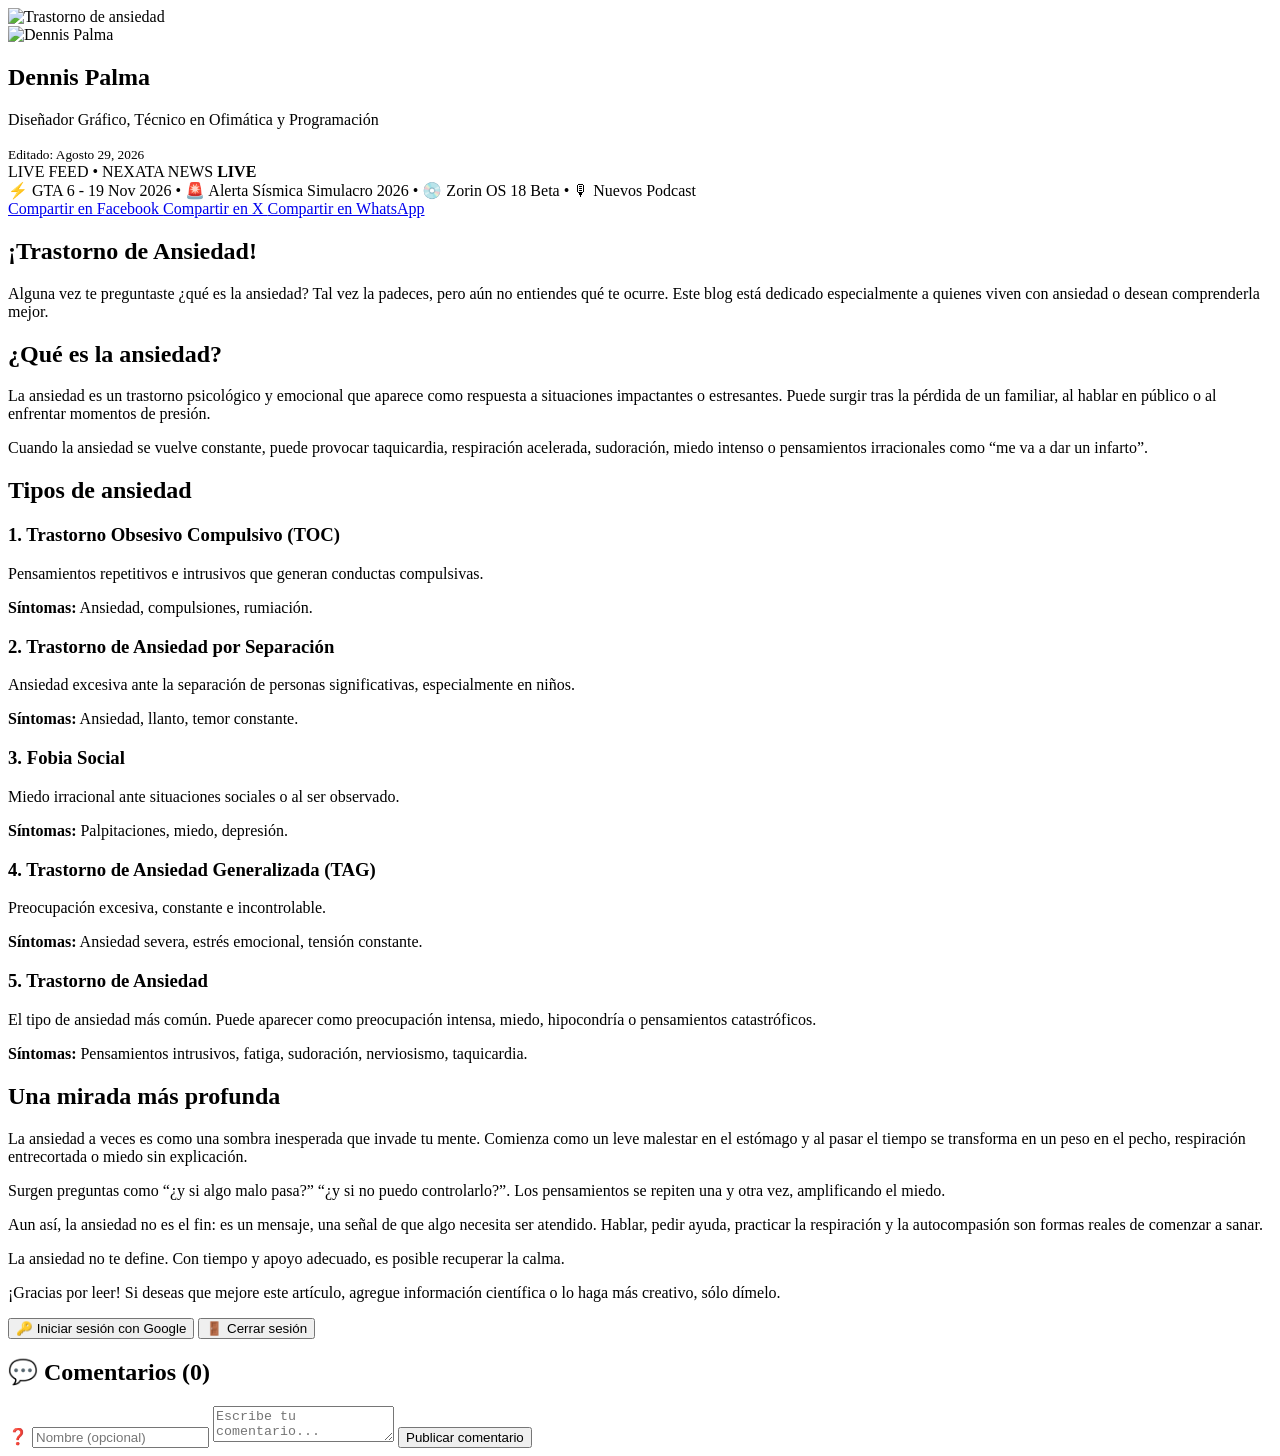
==== blogs/1.html @ e2529a07 "Add files via upload" ====
<!DOCTYPE html>
<html lang="es">

<head>

  <meta charset="UTF-8">
  <meta name="viewport" content="width=device-width, initial-scale=1.0">

  <title>
    ¡TRASTORNO DE ANSIEDAD! – NEXATA INSIGHT MEDIA STUDIO
  </title>


  <!-- =========================
           CSS GLOBAL
  ========================== -->

  <link rel="stylesheet" href="../css/ui.css">
  <link rel="stylesheet" href="../css/blogs.css">


  <!-- =========================
           OPEN GRAPH
  ========================== -->

  <meta property="og:type" content="article">

  <meta
    property="og:title"
    content="¡Trastorno de Ansiedad! – NEXATA INSIGHT MEDIA STUDIO"
  >

  <meta
    property="og:description"
    content="Alguna vez te preguntaste ¿qué es la ansiedad? Este blog está dedicado a quienes desean comprender mejor la ansiedad y sus efectos."
  >

  <meta
    property="og:url"
    content="https://nexata-insight-media-studio.github.io/NIMS/BLOGS/1.html"
  >

  <meta
    property="og:image"
    content="https://i.imgur.com/8poSWs2.png"
  >

  <meta property="og:image:width" content="1200">
  <meta property="og:image:height" content="630">
  <meta property="og:image:type" content="image/png">


  <!-- =========================
          TWITTER / X
  ========================== -->

  <meta
    name="twitter:card"
    content="summary_large_image"
  >

  <meta
    name="twitter:title"
    content="¡Trastorno de Ansiedad! – NEXATA INSIGHT MEDIA STUDIO"
  >

  <meta
    name="twitter:description"
    content="Alguna vez te preguntaste ¿qué es la ansiedad? Este blog está dedicado a quienes desean comprender mejor la ansiedad."
  >

  <meta
    name="twitter:image"
    content="https://i.imgur.com/8poSWs2.png"
  >

  <script async src="https://pagead2.googlesyndication.com/pagead/js/adsbygoogle.js?client=ca-pub-6905901979842042"
       crossorigin="anonymous"></script>

</head>


<body>


  <!-- =========================
          HEADER GLOBAL
  ========================== -->

  <div id="header-global"></div>


  <!-- =========================
        CONTENIDO DEL BLOG
  ========================== -->

  <main class="container">


    <!-- =========================
          IMAGEN DESTACADA
    ========================== -->

    <img
      src="../IMAGENES/Portada de blog/1.png"
      alt="Trastorno de ansiedad"
      class="destacada"
    >


    <!-- =========================
              AUTOR
    ========================== -->

    <div class="autor-box">

      <div class="autor-contenido">

        <div class="autor-foto-box">

          <img
            src="https://nuvary.github.io/NEXATA-INSIGHT-MEDIA-STUDIO/IMAGENES/Foto%20de%20autor/0.jpg"
            alt="Dennis Palma"
            class="autor-foto"
          >

          <span class="estado-online"></span>

        </div>


        <div class="autor-info">

          <h2>Dennis Palma</h2>

          <p>
            Diseñador Gráfico, Técnico en Ofimática y Programación
          </p>

          <small class="autor-fecha">
            Editado: Agosto 29, 2026
          </small>

        </div>

      </div>


      <!-- =========================
             LIVE FEED
      ========================== -->

      <div class="live-feed">

        <div class="live-head">

          <span class="dot"></span>

          LIVE FEED • NEXATA NEWS

          <b>LIVE</b>

        </div>


        <div class="live-body">

          <div class="ticker">

            <span>
              ⚡ GTA 6 - 19 Nov 2026
            </span>

            <span class="s">•</span>

            <span>
              🚨 Alerta Sísmica Simulacro 2026
            </span>

            <span class="s">•</span>

            <span>
              💿 Zorin OS 18 Beta
            </span>

            <span class="s">•</span>

            <span>
              🎙 Nuevos Podcast
            </span>

          </div>

        </div>

      </div>

    </div>


    <!-- =========================
        BOTONES PARA COMPARTIR
    ========================== -->

    <div class="social">


      <a
        class="facebook"
        href="https://www.facebook.com/sharer/sharer.php?u=https://nexata-insight-media-studio.github.io/NIMS/BLOGS/1.html"
        target="_blank"
        rel="noopener noreferrer"
      >
        Compartir en Facebook
      </a>


      <a
        class="twitter"
        href="https://twitter.com/intent/tweet?url=https://nexata-insight-media-studio.github.io/NIMS/BLOGS/1.html&text=¡Trastorno de Ansiedad!"
        target="_blank"
        rel="noopener noreferrer"
      >
        Compartir en X
      </a>


      <a
        class="whatsapp"
        href="https://api.whatsapp.com/send?text=Mira%20este%20artículo%20de%20NEXATA%20INSIGHT%20MEDIA%20STUDIO%20https://nexata-insight-media-studio.github.io/NIMS/BLOGS/1.html"
        target="_blank"
        rel="noopener noreferrer"
      >
        Compartir en WhatsApp
      </a>


    </div>


    <!-- =========================
             ARTÍCULO
    ========================== -->

    <article class="blog-content">


      <h1>

        <strong>
          ¡Trastorno de Ansiedad!
        </strong>

      </h1>


      <p>
        Alguna vez te preguntaste ¿qué es la ansiedad?
        Tal vez la padeces, pero aún no entiendes qué te ocurre.
        Este blog está dedicado especialmente a quienes viven con
        ansiedad o desean comprenderla mejor.
      </p>


      <h2>
        ¿Qué es la ansiedad?
      </h2>


      <p>
        La ansiedad es un trastorno psicológico y emocional que
        aparece como respuesta a situaciones impactantes o estresantes.
        Puede surgir tras la pérdida de un familiar, al hablar en público
        o al enfrentar momentos de presión.
      </p>


      <p>
        Cuando la ansiedad se vuelve constante, puede provocar
        taquicardia, respiración acelerada, sudoración, miedo intenso
        o pensamientos irracionales como “me va a dar un infarto”.
      </p>


      <h2>
        Tipos de ansiedad
      </h2>


      <h3>
        1. Trastorno Obsesivo Compulsivo (TOC)
      </h3>


      <p>
        Pensamientos repetitivos e intrusivos que generan
        conductas compulsivas.
      </p>


      <p>
        <strong>Síntomas:</strong>
        Ansiedad, compulsiones, rumiación.
      </p>


      <h3>
        2. Trastorno de Ansiedad por Separación
      </h3>


      <p>
        Ansiedad excesiva ante la separación de personas
        significativas, especialmente en niños.
      </p>


      <p>
        <strong>Síntomas:</strong>
        Ansiedad, llanto, temor constante.
      </p>


      <h3>
        3. Fobia Social
      </h3>


      <p>
        Miedo irracional ante situaciones sociales o al ser observado.
      </p>


      <p>
        <strong>Síntomas:</strong>
        Palpitaciones, miedo, depresión.
      </p>


      <h3>
        4. Trastorno de Ansiedad Generalizada (TAG)
      </h3>


      <p>
        Preocupación excesiva, constante e incontrolable.
      </p>


      <p>
        <strong>Síntomas:</strong>
        Ansiedad severa, estrés emocional, tensión constante.
      </p>


      <h3>
        5. Trastorno de Ansiedad
      </h3>


      <p>
        El tipo de ansiedad más común. Puede aparecer como
        preocupación intensa, miedo, hipocondría o pensamientos
        catastróficos.
      </p>


      <p>
        <strong>Síntomas:</strong>
        Pensamientos intrusivos, fatiga, sudoración,
        nerviosismo, taquicardia.
      </p>


      <h2>
        Una mirada más profunda
      </h2>


      <p>
        La ansiedad a veces es como una sombra inesperada que invade
        tu mente. Comienza como un leve malestar en el estómago y
        al pasar el tiempo se transforma en un peso en el pecho,
        respiración entrecortada o miedo sin explicación.
      </p>


      <p>
        Surgen preguntas como “¿y si algo malo pasa?”
        “¿y si no puedo controlarlo?”. Los pensamientos se repiten
        una y otra vez, amplificando el miedo.
      </p>


      <p>
        Aun así, la ansiedad no es el fin: es un mensaje, una señal
        de que algo necesita ser atendido. Hablar, pedir ayuda,
        practicar la respiración y la autocompasión son formas reales
        de comenzar a sanar.
      </p>


      <p>
        La ansiedad no te define. Con tiempo y apoyo adecuado,
        es posible recuperar la calma.
      </p>


      <p>
        ¡Gracias por leer! Si deseas que mejore este artículo,
        agregue información científica o lo haga más creativo,
        sólo dímelo.
      </p>


    </article>

  </main>


  <!-- =========================
          COMENTARIOS
  ========================== -->

  <section class="comentarios-box">


    <button id="loginGoogle">
      🔑 Iniciar sesión con Google
    </button>


    <button id="logoutGoogle">
      🚪 Cerrar sesión
    </button>


    <div id="usuarioActual"></div>


    <h2 id="contadorComentarios">
      💬 Comentarios (0)
    </h2>


    <span
      id="ayudaComentarios"
      class="ayuda-comentarios"
    >
      ❓
    </span>


    <input
      type="text"
      id="nombre"
      placeholder="Nombre (opcional)"
    >


    <textarea
      id="comentario"
      placeholder="Escribe tu comentario..."
    ></textarea>


    <button onclick="enviarComentario()">
      Publicar comentario
    </button>


    <div id="listaComentarios"></div>


  </section>


  <!-- =========================
             HEADER JS
  ========================== -->

  <script src="../JS/header.js"></script>


  <!-- =========================
             FIREBASE
  ========================== -->

  <script type="module">


    import { initializeApp }
    from "https://www.gstatic.com/firebasejs/11.10.0/firebase-app.js";


    import {

      getFirestore,
      collection,
      addDoc,
      getDocs,
      query,
      orderBy,
      where,
      doc,
      updateDoc,
      increment,
      deleteDoc

    }
    from "https://www.gstatic.com/firebasejs/11.10.0/firebase-firestore.js";


    import {

      getAuth,
      GoogleAuthProvider,
      signInWithPopup,
      onAuthStateChanged,
      signOut

    }
    from "https://www.gstatic.com/firebasejs/11.10.0/firebase-auth.js";


    /* =========================
          CONFIGURACIÓN
    ========================== */


    const firebaseConfig = {

      apiKey:
        "AIzaSyCsucEr-t1QVVIdG6YnWLm-5p5Kzp6nwUk",

      authDomain:
        "comentarios-nims.firebaseapp.com",

      projectId:
        "comentarios-nims",

      storageBucket:
        "comentarios-nims.firebasestorage.app",

      messagingSenderId:
        "529237253093",

      appId:
        "1:529237253093:web:1cb81ffe914c89be172d0c"

    };


    /* =========================
        INICIALIZAR FIREBASE
    ========================== */


    const app =
      initializeApp(firebaseConfig);


    const db =
      getFirestore(app);


    const auth =
      getAuth(app);


    const provider =
      new GoogleAuthProvider();


    let usuario = null;


    /* =========================
             ARTÍCULO
    ========================== */


    const articulo = "1";


    /* =========================
          AUTENTICACIÓN
    ========================== */


    onAuthStateChanged(
      auth,
      (user) => {


        usuario = user;


        const info =
          document.getElementById(
            "usuarioActual"
          );


        if (user) {

          info.innerHTML =
            `✅ ${user.displayName}`;

        } else {

          info.innerHTML =
            "Invitado";

        }

      }
    );


    /* =========================
          LOGIN GOOGLE
    ========================== */


    document
      .getElementById("loginGoogle")
      .onclick = async () => {


        try {


          await signInWithPopup(
            auth,
            provider
          );


        } catch (error) {


          alert(
            error.message
          );


        }

      };


    /* =========================
            LOGOUT
    ========================== */


    document
      .getElementById("logoutGoogle")
      .onclick = async () => {


        await signOut(auth);


      };


    /* =========================
        ENVIAR COMENTARIO
    ========================== */


    window.enviarComentario =
      async () => {


        const nombre =
          document
            .getElementById("nombre")
            .value
            .trim() ||
          "Anónimo";


        const comentario =
          document
            .getElementById("comentario")
            .value
            .trim();


        if (!comentario) {


          alert(
            "Escribe un comentario"
          );


          return;

        }


        const ultimaPublicacion =
          localStorage.getItem(
            "ultimoComentario"
          );


        const ahora =
          Date.now();


        if (
          ultimaPublicacion &&
          ahora -
            Number(
              ultimaPublicacion
            ) <
            30000
        ) {


          alert(
            "Espera 30 segundos antes de comentar nuevamente."
          );


          return;

        }


        await addDoc(

          collection(
            db,
            "comentarios"
          ),

          {

            articulo,

            nombre,

            comentario,

            likes: 0,

            uid:
              usuario
                ? usuario.uid
                : null,

            fecha:
              new Date()
                .toISOString()

          }

        );


        localStorage.setItem(
          "ultimoComentario",
          Date.now()
        );


        document
          .getElementById(
            "comentario"
          )
          .value = "";


        cargarComentarios();


      };


    /* =========================
       CARGAR COMENTARIOS
    ========================== */


    async function cargarComentarios() {


      let total = 0;


      const lista =
        document.getElementById(
          "listaComentarios"
        );


      lista.innerHTML =
        "Cargando comentarios...";


      const q =
        query(

          collection(
            db,
            "comentarios"
          ),

          where(
            "articulo",
            "==",
            articulo
          ),

          orderBy(
            "fecha",
            "desc"
          )

        );


      const datos =
        await getDocs(q);


      lista.innerHTML = "";


      datos.forEach(
        (doc) => {


          total++;


          const c =
            doc.data();


          const id =
            doc.id;


          let botonEliminar =
            "";


          const ADMIN_EMAIL =
            "diamantesdmpj@gmail.com";


          if (

            (
              usuario &&
              usuario.email ===
                ADMIN_EMAIL
            )

            ||

            (
              usuario &&
              usuario.uid ===
                c.uid
            )

          ) {


            botonEliminar =

              `<button onclick="eliminarComentario('${id}')">
                🗑 Eliminar
              </button>`;

          }


          const fecha =
            new Date(
              c.fecha
            ).toLocaleString();


          lista.innerHTML += `

            <div class="comentario">

              <strong>
                ${c.nombre}
              </strong>

              <p>
                ${c.comentario}
              </p>

              <div class="fecha">
                ${fecha}
              </div>

              <button
                onclick="darLike('${id}')"
              >
                👍 ${c.likes || 0}
              </button>

              ${botonEliminar}

            </div>

          `;


        }
      );


      /* =========================
             AYUDA
      ========================== */


      document
        .getElementById(
          "ayudaComentarios"
        )
        .onclick = () => {


          alert(

            "Los usuarios que inician sesión con Google pueden eliminar sus propios comentarios.\n\n" +

            "Los invitados pueden comentar libremente, pero no pueden eliminar comentarios después de publicarlos.\n\n" +

            "El administrador puede eliminar cualquier comentario. Comunicate a soporte"

          );


        };


      /* =========================
          CONTADOR
      ========================== */


      document
        .getElementById(
          "contadorComentarios"
        )
        .textContent =
          `💬 Comentarios (${total})`;


    }


    /* =========================
              LIKE
    ========================== */


    window.darLike =
      async (id) => {


        const clave =
          "like_" + id;


        if (
          localStorage.getItem(
            clave
          )
        ) {


          alert(
            "Ya diste like a este comentario."
          );


          return;

        }


        await updateDoc(

          doc(
            db,
            "comentarios",
            id
          ),

          {

            likes:
              increment(1)

          }

        );


        localStorage.setItem(
          clave,
          "1"
        );


        cargarComentarios();


      };


    /* =========================
          ELIMINAR
    ========================== */


    window.eliminarComentario =
      async (id) => {


        if (
          !confirm(
            "¿Eliminar comentario?"
          )
        ) {


          return;

        }


        await deleteDoc(

          doc(
            db,
            "comentarios",
            id
          )

        );


        cargarComentarios();


      };


    /* =========================
        CARGAR AL INICIAR
    ========================== */


    cargarComentarios();


  </script>


</body>

</html>
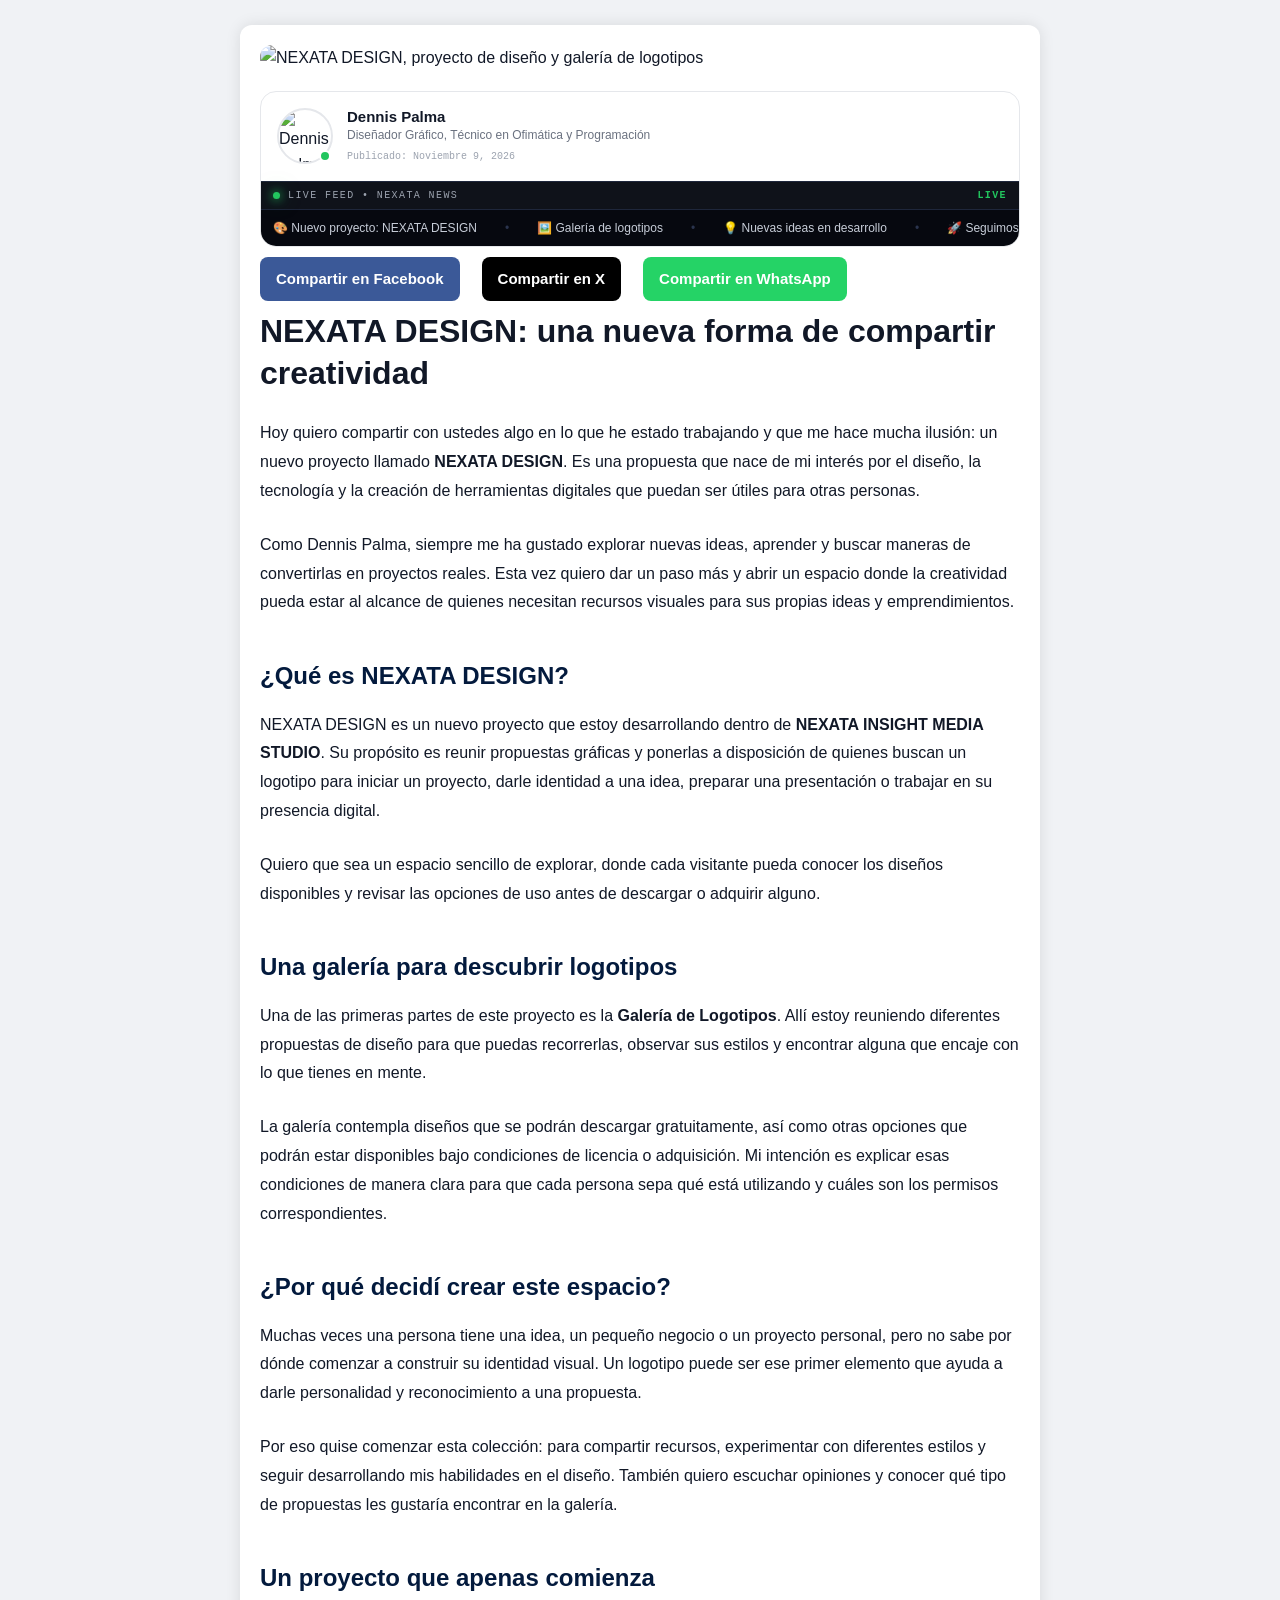
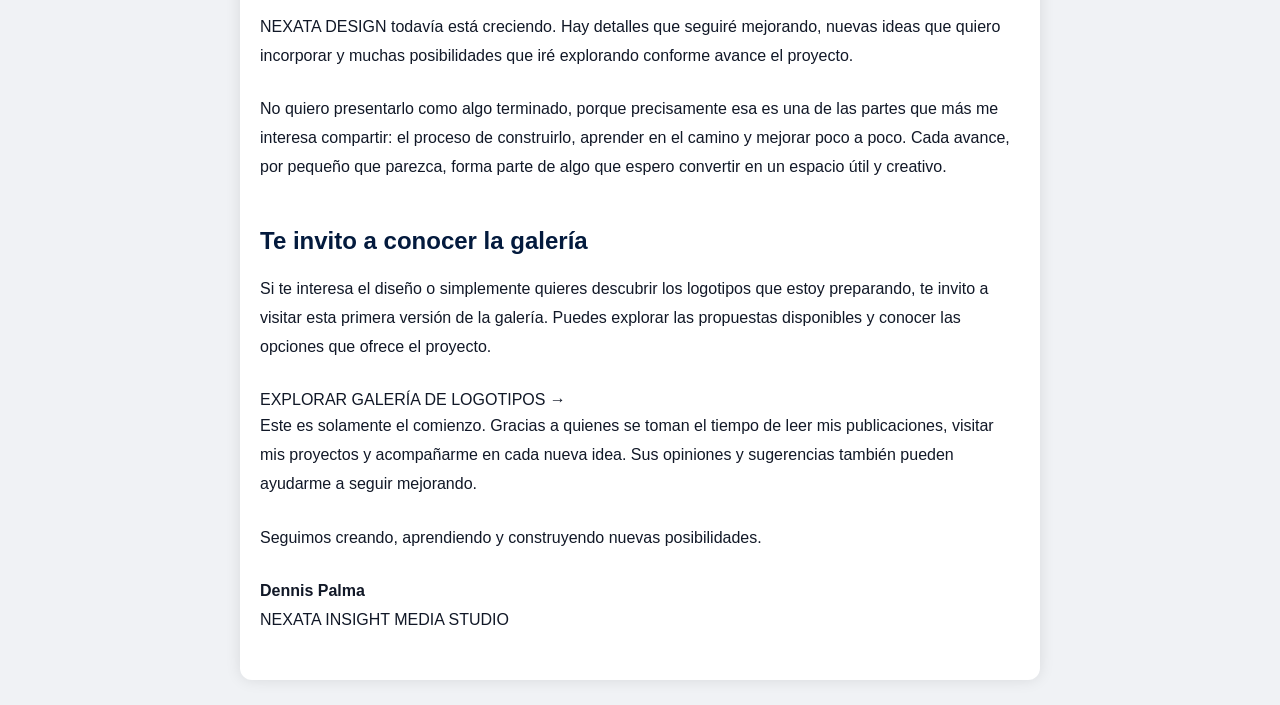
==== commit 24db5148: "Add files via upload" ====
--- a/blogs/1.html
+++ b/blogs/1.html
@@ -2,1078 +2,261 @@
 <html lang="es">
 
 <head>
-
-  <meta charset="UTF-8">
-  <meta name="viewport" content="width=device-width, initial-scale=1.0">
-
-  <title>
-    ¡TRASTORNO DE ANSIEDAD! – NEXATA INSIGHT MEDIA STUDIO
-  </title>
-
-
-  <!-- =========================
-           CSS GLOBAL
-  ========================== -->
-
-  <link rel="stylesheet" href="../css/ui.css">
-  <link rel="stylesheet" href="../css/blogs.css">
-
-
-  <!-- =========================
-           OPEN GRAPH
-  ========================== -->
-
-  <meta property="og:type" content="article">
-
-  <meta
-    property="og:title"
-    content="¡Trastorno de Ansiedad! – NEXATA INSIGHT MEDIA STUDIO"
-  >
-
-  <meta
-    property="og:description"
-    content="Alguna vez te preguntaste ¿qué es la ansiedad? Este blog está dedicado a quienes desean comprender mejor la ansiedad y sus efectos."
-  >
-
-  <meta
-    property="og:url"
-    content="https://nexata-insight-media-studio.github.io/NIMS/BLOGS/1.html"
-  >
-
-  <meta
-    property="og:image"
-    content="https://i.imgur.com/8poSWs2.png"
-  >
-
-  <meta property="og:image:width" content="1200">
-  <meta property="og:image:height" content="630">
-  <meta property="og:image:type" content="image/png">
-
-
-  <!-- =========================
-          TWITTER / X
-  ========================== -->
-
-  <meta
-    name="twitter:card"
-    content="summary_large_image"
-  >
-
-  <meta
-    name="twitter:title"
-    content="¡Trastorno de Ansiedad! – NEXATA INSIGHT MEDIA STUDIO"
-  >
-
-  <meta
-    name="twitter:description"
-    content="Alguna vez te preguntaste ¿qué es la ansiedad? Este blog está dedicado a quienes desean comprender mejor la ansiedad."
-  >
-
-  <meta
-    name="twitter:image"
-    content="https://i.imgur.com/8poSWs2.png"
-  >
-
-  <script async src="https://pagead2.googlesyndication.com/pagead/js/adsbygoogle.js?client=ca-pub-6905901979842042"
-       crossorigin="anonymous"></script>
-
+    <meta charset="UTF-8">
+    <meta name="viewport" content="width=device-width, initial-scale=1.0">
+
+    <title>NEXATA DESIGN: una nueva forma de compartir creatividad – NEXATA INSIGHT MEDIA STUDIO</title>
+    <meta name="description" content="Te cuento sobre NEXATA DESIGN, mi nuevo proyecto dedicado al diseño y a una galería de logotipos gratuitos y comerciales.">
+
+    <!-- CSS GLOBAL -->
+    <link rel="stylesheet" href="ui.css">
+    <link rel="stylesheet" href="blogs.css">
+
+    <!-- OPEN GRAPH -->
+    <meta property="og:type" content="article">
+    <meta property="og:title" content="NEXATA DESIGN: una nueva forma de compartir creatividad">
+    <meta property="og:description" content="Conoce el nuevo proyecto que estoy desarrollando dentro de NEXATA: una galería para descubrir y descargar logotipos.">
+    <!-- Cuando publiques el artículo, sustituye esta URL por la dirección exacta de esta entrada -->
+    <meta property="og:url" content="https://nexata.site/">
+    <meta property="og:image" content="https://nuvary.github.io/NEXATA-INSIGHT-MEDIA-STUDIO/IMAGENES/Portada%20de%20blog/1.png">
+    <meta property="og:image:width" content="1200">
+    <meta property="og:image:height" content="630">
+    <meta property="og:image:type" content="image/png">
+
+    <!-- TWITTER / X -->
+    <meta name="twitter:card" content="summary_large_image">
+    <meta name="twitter:title" content="NEXATA DESIGN: una nueva forma de compartir creatividad">
+    <meta name="twitter:description" content="Te cuento cómo está naciendo NEXATA DESIGN, un nuevo espacio dedicado a compartir propuestas de logotipos.">
+    <meta name="twitter:image" content="https://nuvary.github.io/NEXATA-INSIGHT-MEDIA-STUDIO/IMAGENES/Portada%20de%20blog/1.png">
+
+    <!-- GOOGLE ADSENSE -->
+    <script async src="https://pagead2.googlesyndication.com/pagead/js/adsbygoogle.js?client=ca-pub-6905901979842042"
+        crossorigin="anonymous"></script>
 </head>
 
-
 <body>
 
-
-  <!-- =========================
-          HEADER GLOBAL
-  ========================== -->
-
-  <div id="header-global"></div>
-
-
-  <!-- =========================
-        CONTENIDO DEL BLOG
-  ========================== -->
-
-  <main class="container">
-
-
-    <!-- =========================
-          IMAGEN DESTACADA
-    ========================== -->
-
-    <img
-      src="../IMAGENES/Portada de blog/1.png"
-      alt="Trastorno de ansiedad"
-      class="destacada"
-    >
-
-
-    <!-- =========================
-              AUTOR
-    ========================== -->
-
-    <div class="autor-box">
-
-      <div class="autor-contenido">
-
-        <div class="autor-foto-box">
-
-          <img
-            src="https://nuvary.github.io/NEXATA-INSIGHT-MEDIA-STUDIO/IMAGENES/Foto%20de%20autor/0.jpg"
-            alt="Dennis Palma"
-            class="autor-foto"
-          >
-
-          <span class="estado-online"></span>
-
+    <!-- HEADER GLOBAL -->
+    <div id="header-global"></div>
+
+    <!-- CONTENIDO DEL BLOG -->
+    <main class="container">
+
+        <!-- IMAGEN DESTACADA
+             Cambia el archivo si preparas una portada específica para esta publicación. -->
+        <img
+            src="../IMAGENES/Portada de blog/1.png"
+            alt="NEXATA DESIGN, proyecto de diseño y galería de logotipos"
+            class="destacada"
+        >
+
+        <!-- AUTOR -->
+        <div class="autor-box">
+
+            <div class="autor-contenido">
+
+                <div class="autor-foto-box">
+                    <img
+                        src="https://nuvary.github.io/NEXATA-INSIGHT-MEDIA-STUDIO/IMAGENES/Foto%20de%20autor/0.jpg"
+                        alt="Dennis Palma"
+                        class="autor-foto"
+                    >
+                    <span class="estado-online"></span>
+                </div>
+
+                <div class="autor-info">
+                    <h2>Dennis Palma</h2>
+                    <p>Diseñador Gráfico, Técnico en Ofimática y Programación</p>
+                    <small class="autor-fecha">Publicado: Noviembre 9, 2026</small>
+                </div>
+
+            </div>
+
+            <!-- LIVE FEED -->
+            <div class="live-feed">
+
+                <div class="live-head">
+                    <span class="dot"></span>
+                    LIVE FEED • NEXATA NEWS
+                    <b>LIVE</b>
+                </div>
+
+                <div class="live-body">
+                    <div class="ticker">
+                        <span>🎨 Nuevo proyecto: NEXATA DESIGN</span>
+                        <span class="s">•</span>
+                        <span>🖼️ Galería de logotipos</span>
+                        <span class="s">•</span>
+                        <span>💡 Nuevas ideas en desarrollo</span>
+                        <span class="s">•</span>
+                        <span>🚀 Seguimos creando</span>
+                    </div>
+                </div>
+
+            </div>
         </div>
 
-
-        <div class="autor-info">
-
-          <h2>Dennis Palma</h2>
-
-          <p>
-            Diseñador Gráfico, Técnico en Ofimática y Programación
-          </p>
-
-          <small class="autor-fecha">
-            Editado: Agosto 29, 2026
-          </small>
+        <!-- BOTONES PARA COMPARTIR -->
+        <div class="social">
+
+            <a
+                class="facebook"
+                href="https://www.facebook.com/sharer/sharer.php?u=https%3A%2F%2Fnexata.site%2F"
+                target="_blank"
+                rel="noopener noreferrer"
+            >
+                Compartir en Facebook
+            </a>
+
+            <a
+                class="twitter"
+                href="https://twitter.com/intent/tweet?url=https%3A%2F%2Fnexata.site%2F&text=NEXATA%20DESIGN%3A%20una%20nueva%20forma%20de%20compartir%20creatividad"
+                target="_blank"
+                rel="noopener noreferrer"
+            >
+                Compartir en X
+            </a>
+
+            <a
+                class="whatsapp"
+                href="https://api.whatsapp.com/send?text=Conoce%20NEXATA%20DESIGN%3A%20https%3A%2F%2Fnexata.site%2FGALER%C3%8DA-LOGOTIPOS%2Findex.html"
+                target="_blank"
+                rel="noopener noreferrer"
+            >
+                Compartir en WhatsApp
+            </a>
 
         </div>
 
-      </div>
-
-
-      <!-- =========================
-             LIVE FEED
-      ========================== -->
-
-      <div class="live-feed">
-
-        <div class="live-head">
-
-          <span class="dot"></span>
-
-          LIVE FEED • NEXATA NEWS
-
-          <b>LIVE</b>
-
-        </div>
-
-
-        <div class="live-body">
-
-          <div class="ticker">
-
-            <span>
-              ⚡ GTA 6 - 19 Nov 2026
-            </span>
-
-            <span class="s">•</span>
-
-            <span>
-              🚨 Alerta Sísmica Simulacro 2026
-            </span>
-
-            <span class="s">•</span>
-
-            <span>
-              💿 Zorin OS 18 Beta
-            </span>
-
-            <span class="s">•</span>
-
-            <span>
-              🎙 Nuevos Podcast
-            </span>
-
-          </div>
-
-        </div>
-
-      </div>
-
-    </div>
-
-
-    <!-- =========================
-        BOTONES PARA COMPARTIR
-    ========================== -->
-
-    <div class="social">
-
-
-      <a
-        class="facebook"
-        href="https://www.facebook.com/sharer/sharer.php?u=https://nexata-insight-media-studio.github.io/NIMS/BLOGS/1.html"
-        target="_blank"
-        rel="noopener noreferrer"
-      >
-        Compartir en Facebook
-      </a>
-
-
-      <a
-        class="twitter"
-        href="https://twitter.com/intent/tweet?url=https://nexata-insight-media-studio.github.io/NIMS/BLOGS/1.html&text=¡Trastorno de Ansiedad!"
-        target="_blank"
-        rel="noopener noreferrer"
-      >
-        Compartir en X
-      </a>
-
-
-      <a
-        class="whatsapp"
-        href="https://api.whatsapp.com/send?text=Mira%20este%20artículo%20de%20NEXATA%20INSIGHT%20MEDIA%20STUDIO%20https://nexata-insight-media-studio.github.io/NIMS/BLOGS/1.html"
-        target="_blank"
-        rel="noopener noreferrer"
-      >
-        Compartir en WhatsApp
-      </a>
-
-
-    </div>
-
-
-    <!-- =========================
-             ARTÍCULO
-    ========================== -->
-
-    <article class="blog-content">
-
-
-      <h1>
-
-        <strong>
-          ¡Trastorno de Ansiedad!
-        </strong>
-
-      </h1>
-
-
-      <p>
-        Alguna vez te preguntaste ¿qué es la ansiedad?
-        Tal vez la padeces, pero aún no entiendes qué te ocurre.
-        Este blog está dedicado especialmente a quienes viven con
-        ansiedad o desean comprenderla mejor.
-      </p>
-
-
-      <h2>
-        ¿Qué es la ansiedad?
-      </h2>
-
-
-      <p>
-        La ansiedad es un trastorno psicológico y emocional que
-        aparece como respuesta a situaciones impactantes o estresantes.
-        Puede surgir tras la pérdida de un familiar, al hablar en público
-        o al enfrentar momentos de presión.
-      </p>
-
-
-      <p>
-        Cuando la ansiedad se vuelve constante, puede provocar
-        taquicardia, respiración acelerada, sudoración, miedo intenso
-        o pensamientos irracionales como “me va a dar un infarto”.
-      </p>
-
-
-      <h2>
-        Tipos de ansiedad
-      </h2>
-
-
-      <h3>
-        1. Trastorno Obsesivo Compulsivo (TOC)
-      </h3>
-
-
-      <p>
-        Pensamientos repetitivos e intrusivos que generan
-        conductas compulsivas.
-      </p>
-
-
-      <p>
-        <strong>Síntomas:</strong>
-        Ansiedad, compulsiones, rumiación.
-      </p>
-
-
-      <h3>
-        2. Trastorno de Ansiedad por Separación
-      </h3>
-
-
-      <p>
-        Ansiedad excesiva ante la separación de personas
-        significativas, especialmente en niños.
-      </p>
-
-
-      <p>
-        <strong>Síntomas:</strong>
-        Ansiedad, llanto, temor constante.
-      </p>
-
-
-      <h3>
-        3. Fobia Social
-      </h3>
-
-
-      <p>
-        Miedo irracional ante situaciones sociales o al ser observado.
-      </p>
-
-
-      <p>
-        <strong>Síntomas:</strong>
-        Palpitaciones, miedo, depresión.
-      </p>
-
-
-      <h3>
-        4. Trastorno de Ansiedad Generalizada (TAG)
-      </h3>
-
-
-      <p>
-        Preocupación excesiva, constante e incontrolable.
-      </p>
-
-
-      <p>
-        <strong>Síntomas:</strong>
-        Ansiedad severa, estrés emocional, tensión constante.
-      </p>
-
-
-      <h3>
-        5. Trastorno de Ansiedad
-      </h3>
-
-
-      <p>
-        El tipo de ansiedad más común. Puede aparecer como
-        preocupación intensa, miedo, hipocondría o pensamientos
-        catastróficos.
-      </p>
-
-
-      <p>
-        <strong>Síntomas:</strong>
-        Pensamientos intrusivos, fatiga, sudoración,
-        nerviosismo, taquicardia.
-      </p>
-
-
-      <h2>
-        Una mirada más profunda
-      </h2>
-
-
-      <p>
-        La ansiedad a veces es como una sombra inesperada que invade
-        tu mente. Comienza como un leve malestar en el estómago y
-        al pasar el tiempo se transforma en un peso en el pecho,
-        respiración entrecortada o miedo sin explicación.
-      </p>
-
-
-      <p>
-        Surgen preguntas como “¿y si algo malo pasa?”
-        “¿y si no puedo controlarlo?”. Los pensamientos se repiten
-        una y otra vez, amplificando el miedo.
-      </p>
-
-
-      <p>
-        Aun así, la ansiedad no es el fin: es un mensaje, una señal
-        de que algo necesita ser atendido. Hablar, pedir ayuda,
-        practicar la respiración y la autocompasión son formas reales
-        de comenzar a sanar.
-      </p>
-
-
-      <p>
-        La ansiedad no te define. Con tiempo y apoyo adecuado,
-        es posible recuperar la calma.
-      </p>
-
-
-      <p>
-        ¡Gracias por leer! Si deseas que mejore este artículo,
-        agregue información científica o lo haga más creativo,
-        sólo dímelo.
-      </p>
-
-
-    </article>
-
-  </main>
-
-
-  <!-- =========================
-          COMENTARIOS
-  ========================== -->
-
-  <section class="comentarios-box">
-
-
-    <button id="loginGoogle">
-      🔑 Iniciar sesión con Google
-    </button>
-
-
-    <button id="logoutGoogle">
-      🚪 Cerrar sesión
-    </button>
-
-
-    <div id="usuarioActual"></div>
-
-
-    <h2 id="contadorComentarios">
-      💬 Comentarios (0)
-    </h2>
-
-
-    <span
-      id="ayudaComentarios"
-      class="ayuda-comentarios"
-    >
-      ❓
-    </span>
-
-
-    <input
-      type="text"
-      id="nombre"
-      placeholder="Nombre (opcional)"
-    >
-
-
-    <textarea
-      id="comentario"
-      placeholder="Escribe tu comentario..."
-    ></textarea>
-
-
-    <button onclick="enviarComentario()">
-      Publicar comentario
-    </button>
-
-
-    <div id="listaComentarios"></div>
-
-
-  </section>
-
-
-  <!-- =========================
-             HEADER JS
-  ========================== -->
-
-  <script src="../JS/header.js"></script>
-
-
-  <!-- =========================
-             FIREBASE
-  ========================== -->
-
-  <script type="module">
-
-
-    import { initializeApp }
-    from "https://www.gstatic.com/firebasejs/11.10.0/firebase-app.js";
-
-
-    import {
-
-      getFirestore,
-      collection,
-      addDoc,
-      getDocs,
-      query,
-      orderBy,
-      where,
-      doc,
-      updateDoc,
-      increment,
-      deleteDoc
-
-    }
-    from "https://www.gstatic.com/firebasejs/11.10.0/firebase-firestore.js";
-
-
-    import {
-
-      getAuth,
-      GoogleAuthProvider,
-      signInWithPopup,
-      onAuthStateChanged,
-      signOut
-
-    }
-    from "https://www.gstatic.com/firebasejs/11.10.0/firebase-auth.js";
-
-
-    /* =========================
-          CONFIGURACIÓN
-    ========================== */
-
-
-    const firebaseConfig = {
-
-      apiKey:
-        "AIzaSyCsucEr-t1QVVIdG6YnWLm-5p5Kzp6nwUk",
-
-      authDomain:
-        "comentarios-nims.firebaseapp.com",
-
-      projectId:
-        "comentarios-nims",
-
-      storageBucket:
-        "comentarios-nims.firebasestorage.app",
-
-      messagingSenderId:
-        "529237253093",
-
-      appId:
-        "1:529237253093:web:1cb81ffe914c89be172d0c"
-
-    };
-
-
-    /* =========================
-        INICIALIZAR FIREBASE
-    ========================== */
-
-
-    const app =
-      initializeApp(firebaseConfig);
-
-
-    const db =
-      getFirestore(app);
-
-
-    const auth =
-      getAuth(app);
-
-
-    const provider =
-      new GoogleAuthProvider();
-
-
-    let usuario = null;
-
-
-    /* =========================
-             ARTÍCULO
-    ========================== */
-
-
-    const articulo = "1";
-
-
-    /* =========================
-          AUTENTICACIÓN
-    ========================== */
-
-
-    onAuthStateChanged(
-      auth,
-      (user) => {
-
-
-        usuario = user;
-
-
-        const info =
-          document.getElementById(
-            "usuarioActual"
-          );
-
-
-        if (user) {
-
-          info.innerHTML =
-            `✅ ${user.displayName}`;
-
-        } else {
-
-          info.innerHTML =
-            "Invitado";
-
-        }
-
-      }
-    );
-
-
-    /* =========================
-          LOGIN GOOGLE
-    ========================== */
-
-
-    document
-      .getElementById("loginGoogle")
-      .onclick = async () => {
-
-
-        try {
-
-
-          await signInWithPopup(
-            auth,
-            provider
-          );
-
-
-        } catch (error) {
-
-
-          alert(
-            error.message
-          );
-
-
-        }
-
-      };
-
-
-    /* =========================
-            LOGOUT
-    ========================== */
-
-
-    document
-      .getElementById("logoutGoogle")
-      .onclick = async () => {
-
-
-        await signOut(auth);
-
-
-      };
-
-
-    /* =========================
-        ENVIAR COMENTARIO
-    ========================== */
-
-
-    window.enviarComentario =
-      async () => {
-
-
-        const nombre =
-          document
-            .getElementById("nombre")
-            .value
-            .trim() ||
-          "Anónimo";
-
-
-        const comentario =
-          document
-            .getElementById("comentario")
-            .value
-            .trim();
-
-
-        if (!comentario) {
-
-
-          alert(
-            "Escribe un comentario"
-          );
-
-
-          return;
-
-        }
-
-
-        const ultimaPublicacion =
-          localStorage.getItem(
-            "ultimoComentario"
-          );
-
-
-        const ahora =
-          Date.now();
-
-
-        if (
-          ultimaPublicacion &&
-          ahora -
-            Number(
-              ultimaPublicacion
-            ) <
-            30000
-        ) {
-
-
-          alert(
-            "Espera 30 segundos antes de comentar nuevamente."
-          );
-
-
-          return;
-
-        }
-
-
-        await addDoc(
-
-          collection(
-            db,
-            "comentarios"
-          ),
-
-          {
-
-            articulo,
-
-            nombre,
-
-            comentario,
-
-            likes: 0,
-
-            uid:
-              usuario
-                ? usuario.uid
-                : null,
-
-            fecha:
-              new Date()
-                .toISOString()
-
-          }
-
-        );
-
-
-        localStorage.setItem(
-          "ultimoComentario",
-          Date.now()
-        );
-
-
-        document
-          .getElementById(
-            "comentario"
-          )
-          .value = "";
-
-
-        cargarComentarios();
-
-
-      };
-
-
-    /* =========================
-       CARGAR COMENTARIOS
-    ========================== */
-
-
-    async function cargarComentarios() {
-
-
-      let total = 0;
-
-
-      const lista =
-        document.getElementById(
-          "listaComentarios"
-        );
-
-
-      lista.innerHTML =
-        "Cargando comentarios...";
-
-
-      const q =
-        query(
-
-          collection(
-            db,
-            "comentarios"
-          ),
-
-          where(
-            "articulo",
-            "==",
-            articulo
-          ),
-
-          orderBy(
-            "fecha",
-            "desc"
-          )
-
-        );
-
-
-      const datos =
-        await getDocs(q);
-
-
-      lista.innerHTML = "";
-
-
-      datos.forEach(
-        (doc) => {
-
-
-          total++;
-
-
-          const c =
-            doc.data();
-
-
-          const id =
-            doc.id;
-
-
-          let botonEliminar =
-            "";
-
-
-          const ADMIN_EMAIL =
-            "diamantesdmpj@gmail.com";
-
-
-          if (
-
-            (
-              usuario &&
-              usuario.email ===
-                ADMIN_EMAIL
-            )
-
-            ||
-
-            (
-              usuario &&
-              usuario.uid ===
-                c.uid
-            )
-
-          ) {
-
-
-            botonEliminar =
-
-              `<button onclick="eliminarComentario('${id}')">
-                🗑 Eliminar
-              </button>`;
-
-          }
-
-
-          const fecha =
-            new Date(
-              c.fecha
-            ).toLocaleString();
-
-
-          lista.innerHTML += `
-
-            <div class="comentario">
-
-              <strong>
-                ${c.nombre}
-              </strong>
-
-              <p>
-                ${c.comentario}
-              </p>
-
-              <div class="fecha">
-                ${fecha}
-              </div>
-
-              <button
-                onclick="darLike('${id}')"
-              >
-                👍 ${c.likes || 0}
-              </button>
-
-              ${botonEliminar}
-
+        <!-- ARTÍCULO -->
+        <article class="blog-content">
+
+            <h1>
+                <strong>NEXATA DESIGN: una nueva forma de compartir creatividad</strong>
+            </h1>
+
+            <p>
+                Hoy quiero compartir con ustedes algo en lo que he estado trabajando
+                y que me hace mucha ilusión: un nuevo proyecto llamado
+                <strong>NEXATA DESIGN</strong>. Es una propuesta que nace de mi interés
+                por el diseño, la tecnología y la creación de herramientas digitales
+                que puedan ser útiles para otras personas.
+            </p>
+
+            <p>
+                Como Dennis Palma, siempre me ha gustado explorar nuevas ideas,
+                aprender y buscar maneras de convertirlas en proyectos reales.
+                Esta vez quiero dar un paso más y abrir un espacio donde la creatividad
+                pueda estar al alcance de quienes necesitan recursos visuales para
+                sus propias ideas y emprendimientos.
+            </p>
+
+            <h2>¿Qué es NEXATA DESIGN?</h2>
+
+            <p>
+                NEXATA DESIGN es un nuevo proyecto que estoy desarrollando dentro de
+                <strong>NEXATA INSIGHT MEDIA STUDIO</strong>. Su propósito es reunir
+                propuestas gráficas y ponerlas a disposición de quienes buscan un
+                logotipo para iniciar un proyecto, darle identidad a una idea,
+                preparar una presentación o trabajar en su presencia digital.
+            </p>
+
+            <p>
+                Quiero que sea un espacio sencillo de explorar, donde cada visitante
+                pueda conocer los diseños disponibles y revisar las opciones de uso
+                antes de descargar o adquirir alguno.
+            </p>
+
+            <h2>Una galería para descubrir logotipos</h2>
+
+            <p>
+                Una de las primeras partes de este proyecto es la
+                <strong>Galería de Logotipos</strong>. Allí estoy reuniendo diferentes
+                propuestas de diseño para que puedas recorrerlas, observar sus estilos
+                y encontrar alguna que encaje con lo que tienes en mente.
+            </p>
+
+            <p>
+                La galería contempla diseños que se podrán descargar gratuitamente,
+                así como otras opciones que podrán estar disponibles bajo condiciones
+                de licencia o adquisición. Mi intención es explicar esas condiciones
+                de manera clara para que cada persona sepa qué está utilizando y cuáles
+                son los permisos correspondientes.
+            </p>
+
+            <h2>¿Por qué decidí crear este espacio?</h2>
+
+            <p>
+                Muchas veces una persona tiene una idea, un pequeño negocio o un
+                proyecto personal, pero no sabe por dónde comenzar a construir su
+                identidad visual. Un logotipo puede ser ese primer elemento que ayuda
+                a darle personalidad y reconocimiento a una propuesta.
+            </p>
+
+            <p>
+                Por eso quise comenzar esta colección: para compartir recursos,
+                experimentar con diferentes estilos y seguir desarrollando mis
+                habilidades en el diseño. También quiero escuchar opiniones y conocer
+                qué tipo de propuestas les gustaría encontrar en la galería.
+            </p>
+
+            <h2>Un proyecto que apenas comienza</h2>
+
+            <p>
+                NEXATA DESIGN todavía está creciendo. Hay detalles que seguiré
+                mejorando, nuevas ideas que quiero incorporar y muchas posibilidades
+                que iré explorando conforme avance el proyecto.
+            </p>
+
+            <p>
+                No quiero presentarlo como algo terminado, porque precisamente esa
+                es una de las partes que más me interesa compartir: el proceso de
+                construirlo, aprender en el camino y mejorar poco a poco. Cada avance,
+                por pequeño que parezca, forma parte de algo que espero convertir en
+                un espacio útil y creativo.
+            </p>
+
+            <h2>Te invito a conocer la galería</h2>
+
+            <p>
+                Si te interesa el diseño o simplemente quieres descubrir los
+                logotipos que estoy preparando, te invito a visitar esta primera
+                versión de la galería. Puedes explorar las propuestas disponibles
+                y conocer las opciones que ofrece el proyecto.
+            </p>
+
+            <div class="acciones">
+                <a
+                    href="https://nexata.site/GALER%C3%8DA-LOGOTIPOS/index.html"
+                    class="btn-descargar"
+                    target="_blank"
+                    rel="noopener noreferrer"
+                >
+                    EXPLORAR GALERÍA DE LOGOTIPOS →
+                </a>
             </div>
 
-          `;
-
-
-        }
-      );
-
-
-      /* =========================
-             AYUDA
-      ========================== */
-
-
-      document
-        .getElementById(
-          "ayudaComentarios"
-        )
-        .onclick = () => {
-
-
-          alert(
-
-            "Los usuarios que inician sesión con Google pueden eliminar sus propios comentarios.\n\n" +
-
-            "Los invitados pueden comentar libremente, pero no pueden eliminar comentarios después de publicarlos.\n\n" +
-
-            "El administrador puede eliminar cualquier comentario. Comunicate a soporte"
-
-          );
-
-
-        };
-
-
-      /* =========================
-          CONTADOR
-      ========================== */
-
-
-      document
-        .getElementById(
-          "contadorComentarios"
-        )
-        .textContent =
-          `💬 Comentarios (${total})`;
-
-
-    }
-
-
-    /* =========================
-              LIKE
-    ========================== */
-
-
-    window.darLike =
-      async (id) => {
-
-
-        const clave =
-          "like_" + id;
-
-
-        if (
-          localStorage.getItem(
-            clave
-          )
-        ) {
-
-
-          alert(
-            "Ya diste like a este comentario."
-          );
-
-
-          return;
-
-        }
-
-
-        await updateDoc(
-
-          doc(
-            db,
-            "comentarios",
-            id
-          ),
-
-          {
-
-            likes:
-              increment(1)
-
-          }
-
-        );
-
-
-        localStorage.setItem(
-          clave,
-          "1"
-        );
-
-
-        cargarComentarios();
-
-
-      };
-
-
-    /* =========================
-          ELIMINAR
-    ========================== */
-
-
-    window.eliminarComentario =
-      async (id) => {
-
-
-        if (
-          !confirm(
-            "¿Eliminar comentario?"
-          )
-        ) {
-
-
-          return;
-
-        }
-
-
-        await deleteDoc(
-
-          doc(
-            db,
-            "comentarios",
-            id
-          )
-
-        );
-
-
-        cargarComentarios();
-
-
-      };
-
-
-    /* =========================
-        CARGAR AL INICIAR
-    ========================== */
-
-
-    cargarComentarios();
-
-
-  </script>
-
+            <p>
+                Este es solamente el comienzo. Gracias a quienes se toman el tiempo
+                de leer mis publicaciones, visitar mis proyectos y acompañarme en
+                cada nueva idea. Sus opiniones y sugerencias también pueden ayudarme
+                a seguir mejorando.
+            </p>
+
+            <p>
+                Seguimos creando, aprendiendo y construyendo nuevas posibilidades.
+            </p>
+
+            <p>
+                <strong>Dennis Palma</strong><br>
+                NEXATA INSIGHT MEDIA STUDIO
+            </p>
+
+        </article>
+
+    </main>
+    <!-- HEADER JS -->
+    <script src="header.js"></script>
 
 </body>
-
-</html>+</html>
--- a/blogs/ui.css
+++ b/blogs/ui.css
@@ -0,0 +1,537 @@
+/* ===================================
+            UI GLOBAL
+      NEXATA INSIGHT MEDIA STUDIO
+=================================== */
+
+:root{
+
+  /* =========================
+            COLORES
+  ========================= */
+
+  --color-bg: #f0f2f5;
+  --color-text: #111827;
+  --color-title: #031A3D;
+  --color-accent: #2563eb;
+
+  /* =========================
+          CONTENEDORES
+  ========================= */
+
+  --container-width: 800px;
+  --container-padding: 20px;
+
+  /* =========================
+             BORDES
+  ========================= */
+
+  --radius-sm: 6px;
+  --radius-md: 12px;
+  --radius-lg: 20px;
+
+  /* =========================
+             SOMBRAS
+  ========================= */
+
+  --shadow-sm: 0 2px 8px rgba(0,0,0,.10);
+  --shadow-md: 0 0 15px rgba(0,0,0,.10);
+  --shadow-lg: 0 10px 25px rgba(0,0,0,.20);
+
+  /* =========================
+            FUENTES
+  ========================= */
+
+  --font-main: Arial, sans-serif;
+
+  --font-base: 16px;
+  --font-small: .875rem;
+
+  --font-h1: 2rem;
+  --font-h2: 1.5rem;
+  --font-h3: 1.25rem;
+
+  /* =========================
+            ESPACIADO
+  ========================= */
+
+  --space-xs: 5px;
+  --space-sm: 10px;
+  --space-md: 20px;
+  --space-lg: 40px;
+
+  /* =========================
+              CAPAS
+  ========================= */
+
+  --z-menu: 1000;
+  --z-modal: 5000;
+  --z-max: 9999;
+}
+
+
+/* ===================================
+              RESET
+=================================== */
+
+*{
+  margin:0;
+  padding:0;
+  box-sizing:border-box;
+}
+
+
+/* ===================================
+              BODY
+=================================== */
+
+body{
+  font-family:var(--font-main);
+  font-size:var(--font-base);
+  color:var(--color-text);
+  background:var(--color-bg);
+  line-height:1.6;
+}
+
+
+/* ===================================
+            ENLACES
+=================================== */
+
+a{
+  text-decoration:none;
+  color:inherit;
+}
+
+a:hover{
+  text-decoration:none;
+}
+
+
+/* ===================================
+          CONTENEDOR GLOBAL
+=================================== */
+
+.container{
+  max-width:var(--container-width);
+  margin:25px auto;
+  padding:var(--container-padding);
+  background:#fff;
+  border-radius:var(--radius-md);
+  box-shadow:var(--shadow-md);
+}
+
+
+/* ===================================
+            IMÁGENES
+=================================== */
+
+img{
+  max-width:100%;
+  height:auto;
+}
+
+img.destacada{
+  width:100%;
+  border-radius:var(--radius-md);
+  margin-bottom:var(--space-md);
+  display:block;
+}
+
+
+/* ===================================
+             TITULOS
+=================================== */
+
+h1{
+  font-size:var(--font-h1);
+  margin-bottom:25px;
+  line-height:1.3;
+}
+
+h2{
+  font-size:var(--font-h2);
+  color:var(--color-title);
+  margin-top:var(--space-lg);
+  margin-bottom:15px;
+}
+
+h3{
+  font-size:var(--font-h3);
+  margin-top:30px;
+  margin-bottom:10px;
+}
+
+
+/* ===================================
+            PÁRRAFOS
+=================================== */
+
+p{
+  line-height:1.8;
+  margin-bottom:25px;
+}
+
+
+/* ===================================
+             LISTAS
+=================================== */
+
+ul,
+ol{
+  margin:15px 0;
+  padding-left:25px;
+}
+
+li{
+  margin-bottom:10px;
+}
+
+
+/* ===================================
+             TABLAS
+=================================== */
+
+table{
+  width:100%;
+  border-collapse:collapse;
+}
+
+
+/* ===================================
+              CITAS
+=================================== */
+
+blockquote{
+  border-left:4px solid var(--color-title);
+  padding-left:15px;
+  margin:20px 0;
+  font-style:italic;
+}
+
+
+/* ===================================
+              CÓDIGO
+=================================== */
+
+code{
+  background:#f3f4f6;
+  padding:2px 6px;
+  border-radius:var(--radius-sm);
+}
+
+.btn-info{
+  display:none !important;
+}
+
+/* ===================================
+            RESPONSIVE
+=================================== */
+
+@media (max-width:768px){
+
+  body{
+    padding:10px;
+  }
+
+  .container{
+    padding:15px;
+    margin:15px auto;
+  }
+
+  h1{
+    font-size:1.6rem;
+  }
+
+  h2{
+    font-size:1.3rem;
+  }
+
+  h3{
+    font-size:1.1rem;
+  }
+
+}
+
+
+/* ===================================
+        AVISO DE COOKIES
+      NEXATA INSIGHT MEDIA STUDIO
+=================================== */
+
+#avisoCookies{
+
+  position:fixed;
+
+  left:20px;
+  right:20px;
+  bottom:20px;
+
+  z-index:var(--z-max);
+
+  box-sizing:border-box;
+
+  padding:20px 24px;
+
+  background:linear-gradient(
+    135deg,
+    #031A3D,
+    #07122F
+  );
+
+  border:1px solid rgba(255,255,255,.14);
+
+  border-radius:16px;
+
+  box-shadow:
+    0 10px 35px rgba(0,0,0,.35),
+    0 0 0 1px rgba(37,99,235,.08);
+
+  animation:entradaCookies .35s ease;
+}
+
+
+/* ===================================
+        CONTENIDO COOKIES
+=================================== */
+
+.cookies-contenido{
+
+  max-width:1100px;
+
+  margin:auto;
+
+  display:flex;
+
+  align-items:center;
+
+  justify-content:space-between;
+
+  gap:30px;
+}
+
+
+/* ===================================
+          TEXTO COOKIES
+=================================== */
+
+.cookies-texto{
+  flex:1;
+}
+
+
+.cookies-titulo{
+
+  display:flex;
+
+  align-items:center;
+
+  gap:8px;
+
+  color:#ffffff;
+
+  font-size:18px;
+
+  font-weight:bold;
+
+  margin-bottom:7px;
+}
+
+
+.cookies-texto p{
+
+  color:#d9e2f2;
+
+  font-size:14px;
+
+  margin:0 0 7px 0;
+
+  line-height:1.5;
+}
+
+
+/* ===================================
+       POLÍTICA DE PRIVACIDAD
+=================================== */
+
+.cookies-privacidad{
+
+  color:#7db4ff;
+
+  font-size:13px;
+
+  text-decoration:none;
+}
+
+
+.cookies-privacidad:hover{
+
+  color:#ffffff;
+
+  text-decoration:underline;
+}
+
+
+/* ===================================
+          BOTONES COOKIES
+=================================== */
+
+.cookies-botones{
+
+  display:flex;
+
+  align-items:center;
+
+  gap:10px;
+
+  flex-shrink:0;
+}
+
+
+.cookies-botones button{
+
+  border:none;
+
+  min-width:100px;
+
+  padding:10px 18px;
+
+  border-radius:8px;
+
+  font-size:14px;
+
+  font-weight:bold;
+
+  cursor:pointer;
+
+  transition:
+    transform .2s ease,
+    opacity .2s ease,
+    background .2s ease;
+}
+
+
+.cookies-botones button:hover{
+
+  transform:translateY(-1px);
+}
+
+
+/* ===================================
+          BOTÓN RECHAZAR
+=================================== */
+
+.cookies-rechazar{
+
+  background:transparent;
+
+  color:#ffffff;
+
+  border:1px solid rgba(255,255,255,.35) !important;
+}
+
+
+.cookies-rechazar:hover{
+
+  background:rgba(255,255,255,.08);
+}
+
+
+/* ===================================
+           BOTÓN ACEPTAR
+=================================== */
+
+.cookies-aceptar{
+
+  background:#ffffff;
+
+  color:#031A3D;
+}
+
+
+.cookies-aceptar:hover{
+
+  opacity:.88;
+}
+
+
+/* ===================================
+          ANIMACIÓN COOKIES
+=================================== */
+
+@keyframes entradaCookies{
+
+  from{
+
+    opacity:0;
+
+    transform:translateY(20px);
+
+  }
+
+  to{
+
+    opacity:1;
+
+    transform:translateY(0);
+
+  }
+
+}
+
+
+/* ===================================
+              MÓVIL
+=================================== */
+
+@media (max-width:700px){
+
+  #avisoCookies{
+
+    left:10px;
+    right:10px;
+    bottom:10px;
+
+    padding:18px;
+
+    border-radius:14px;
+  }
+
+
+  .cookies-contenido{
+
+    flex-direction:column;
+
+    align-items:stretch;
+
+    gap:15px;
+  }
+
+
+  .cookies-titulo{
+
+    font-size:17px;
+  }
+
+
+  .cookies-texto p{
+
+    font-size:13px;
+  }
+
+
+  .cookies-botones{
+
+    width:100%;
+  }
+
+
+  .cookies-botones button{
+
+    flex:1;
+
+    min-width:0;
+
+    padding:11px 8px;
+  }
+
+}
--- a/blogs/blogs.css
+++ b/blogs/blogs.css
@@ -0,0 +1,203 @@
+/* ===================================
+            BLOGS.CSS
+       NEXATA INSIGHT MEDIA STUDIO
+=================================== */
+
+
+
+
+
+/* ===================================
+              AUTOR
+=================================== */
+
+
+/* AUTOR BOX - ADAPTABLE */
+.autor-box{
+  width:100%; /* se adapta al contenedor */
+  background:#FFFFFF;
+  border:1px solid #E5E7EB;
+  border-radius:16px;
+  overflow:hidden;
+  font-family:inherit; /* hereda tu fuente */
+}
+.autor-contenido{
+  display:flex;
+  gap:14px;
+  padding:16px;
+  align-items:center;
+  flex-wrap:nowrap;
+}
+.autor-foto-box{position:relative;flex-shrink:0}
+.autor-foto{width:56px;height:56px;border-radius:50%;object-fit:cover;border:2px solid #E5E7EB;display:block}
+.estado-online{position:absolute;bottom:2px;right:2px;width:12px;height:12px;background:#22C55E;border:2px solid #fff;border-radius:50%}
+.autor-info h2{font-size:15px;font-weight:700;color:#111827;margin:0 0 2px 0;line-height:1.2}
+.autor-info p{font-size:12px;color:#6B7280;line-height:1.3;margin:0}
+.autor-fecha{display:block;margin-top:6px;font-size:10px;color:#9CA3AF;font-family:monospace}
+
+/* LIVE FEED NEGRO NEON - ADAPTABLE */
+.live-feed{width:100%;background:#06080F;border-top:1px solid #1E263B}
+.live-head{background:#0F121A;border-bottom:1px solid #1E263B;height:28px;padding:0 12px;display:flex;align-items:center;gap:8px;font-family:monospace;font-size:10px;letter-spacing:0.14em;text-transform:uppercase;color:#9CA3AF}
+.dot{width:7px;height:7px;border-radius:50%;background:#22C55E;box-shadow:0 0 10px #22C55E, 0 0 20px rgba(34,197,94,0.5);animation:pulse-green 1.8s infinite;flex-shrink:0}
+@keyframes pulse-green{0%,100%{opacity:1}50%{opacity:0.7}}
+.live-head b{margin-left:auto;color:#22C55E;font-weight:600}
+.live-body{height:36px;display:flex;align-items:center;overflow:hidden}
+.ticker{display:flex;gap:28px;white-space:nowrap;animation:mov 20s linear infinite;font-size:12px;color:#C7CDD8;padding-left:12px}
+.ticker .s{color:#2A344E}
+@keyframes mov{0%{transform:translateX(0)}100%{transform:translateX(-50%)}}
+
+/* responsive */
+@media(max-width:480px){.autor-contenido{padding:12px}.ticker{font-size:11px}}
+
+
+/* ===================================
+        BOTONES PARA COMPARTIR
+=================================== */
+
+.social {
+  margin: 10px 0;
+  display: flex;
+  gap: 12px;
+}
+
+.social a {
+  margin-right: 10px;
+  padding: 10px 16px;
+  border-radius: 8px;
+  font-size: 15px;
+  display: flex;
+  align-items: center;
+  gap: 8px;
+  font-weight: bold;
+  color: #fff;
+  transition: opacity 0.2s, transform 0.2s;
+}
+
+.social a:hover {
+  opacity: 0.9;
+  transform: scale(1.05);
+}
+
+
+/* FACEBOOK */
+
+.social a.facebook {
+  background: #3b5998;
+}
+
+
+/* X / TWITTER */
+
+.social a.twitter {
+  background: #000000;
+}
+
+
+/* WHATSAPP */
+
+.social a.whatsapp {
+  background: #25d366;
+}
+
+
+/* ICONOS */
+
+.social a svg {
+  width: 18px;
+  height: 18px;
+  fill: white;
+}
+
+
+/* ===================================
+             COMENTARIOS
+=================================== */
+
+.comentarios-box {
+  max-width: 800px;
+  margin: 30px auto;
+  padding: 15px;
+  background: #fff;
+  border-radius: 10px;
+  box-shadow: 0 0 10px rgba(0, 0, 0, 0.1);
+}
+
+
+/* INPUT Y TEXTAREA */
+
+.comentarios-box input,
+.comentarios-box textarea {
+  width: 100%;
+  padding: 10px;
+  margin: 8px 0;
+  box-sizing: border-box;
+}
+
+
+/* ÁREA DEL COMENTARIO */
+
+.comentarios-box textarea {
+  min-height: 120px;
+  resize: vertical;
+}
+
+
+/* BOTONES */
+
+.comentarios-box button {
+  padding: 10px 15px;
+  cursor: pointer;
+}
+
+
+/* COMENTARIO INDIVIDUAL */
+
+.comentario {
+  padding: 10px;
+  margin-top: 10px;
+  border-bottom: 1px solid #ddd;
+}
+
+
+/* FECHA DEL COMENTARIO */
+
+.fecha {
+  font-size: 12px;
+  color: gray;
+}
+
+
+/* ===================================
+             RESPONSIVE
+=================================== */
+
+@media (max-width: 768px) {
+  .btn-feed,
+  .btn-contenidos,
+  .btn-info {
+    display: none;
+  }
+
+
+  /* COMPARTIR */
+
+  .social {
+    flex-direction: column;
+    width: 100%;
+  }
+
+  .social a {
+    width: 100%;
+    justify-content: center;
+    margin-right: 0;
+  }
+
+
+  /* COMENTARIOS */
+
+  .comentarios-box {
+    width: 100%;
+    margin: 20px auto;
+  }
+
+}
